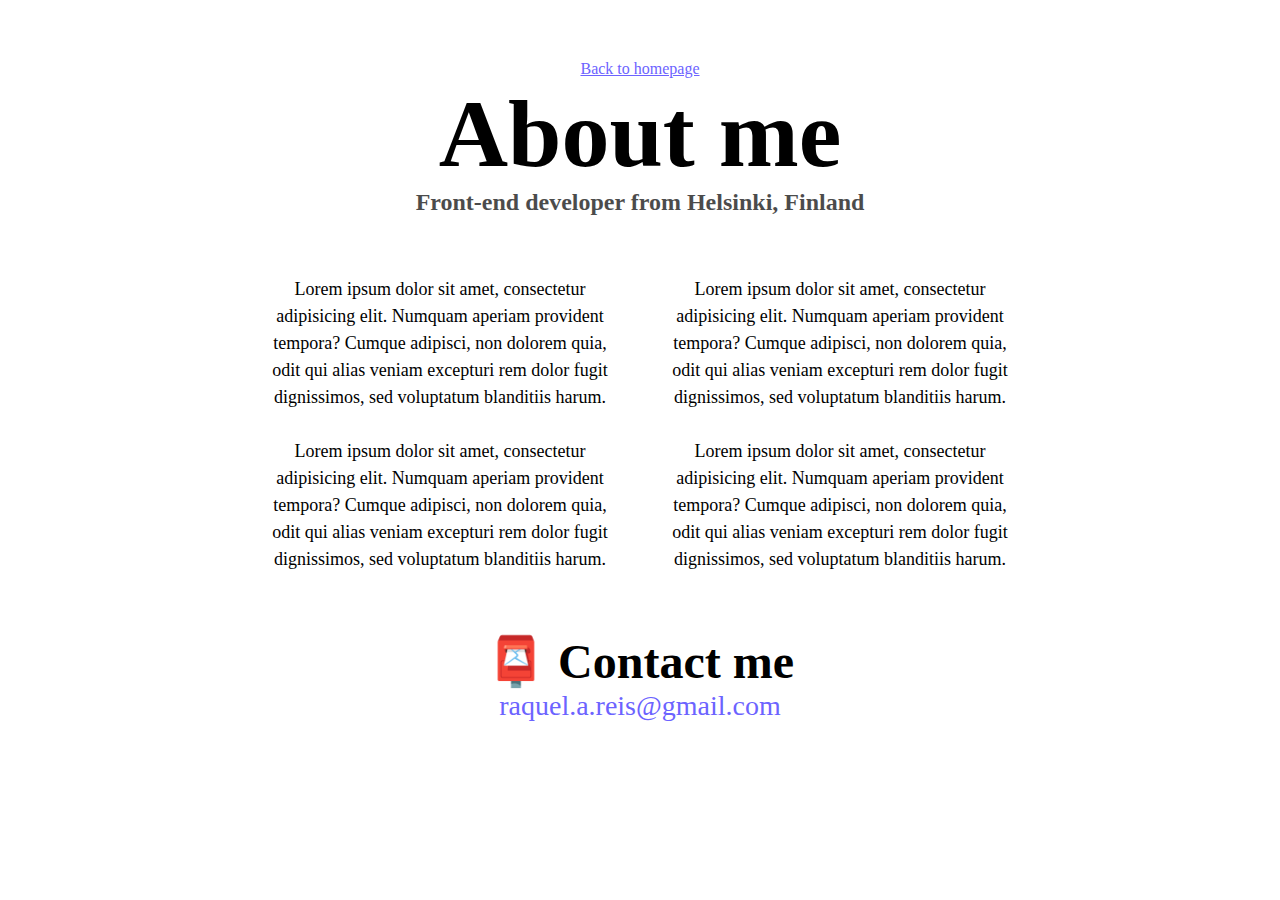
==== about.html @ 9d9eb1bb "Initial commit" ====
<!DOCTYPE html>
<html lang="en">
  <head>
    <meta charset="UTF-8" />
    <meta http-equiv="X-UA-Compatible" content="IE=edge" />
    <meta name="viewport" content="width=device-width, initial-scale=1.0" />
    <link rel="stylesheet" href="style.css" />
    <title>About Raquel Reis</title>
  </head>
  <body>
    <a href="index.html" class="homepage-link">Back to homepage</a>
    <h1>About me</h1>
    <h3>Front-end developer from Helsinki, Finland</h3>
    <div class="about-paragraphs">
      <p>
        Lorem ipsum dolor sit amet, consectetur adipisicing elit. Numquam
        aperiam provident tempora? Cumque adipisci, non dolorem quia, odit qui
        alias veniam excepturi rem dolor fugit dignissimos, sed voluptatum
        blanditiis harum.
        <br />
        <br />
        Lorem ipsum dolor sit amet, consectetur adipisicing elit. Numquam
        aperiam provident tempora? Cumque adipisci, non dolorem quia, odit qui
        alias veniam excepturi rem dolor fugit dignissimos, sed voluptatum
        blanditiis harum.
      </p>
      <p>
        Lorem ipsum dolor sit amet, consectetur adipisicing elit. Numquam
        aperiam provident tempora? Cumque adipisci, non dolorem quia, odit qui
        alias veniam excepturi rem dolor fugit dignissimos, sed voluptatum
        blanditiis harum.
        <br />
        <br />
        Lorem ipsum dolor sit amet, consectetur adipisicing elit. Numquam
        aperiam provident tempora? Cumque adipisci, non dolorem quia, odit qui
        alias veniam excepturi rem dolor fugit dignissimos, sed voluptatum
        blanditiis harum.
      </p>
    </div>
    <div id="contact">
      <h2>📮 Contact me</h2>
      <a href="mailto:raquel.a.reis@gmail.com" class="email-link">
        raquel.a.reis@gmail.com</a
      >
    </div>
  </body>
</html>
---- style.css ----
:root {
  --primary-color: #6c63ff;
  --secondary-color: #f5f2fe;
  --box-shadow: 0 5px 10px rgba(0, 0, 0, 0.3);
}

body {
  margin: 60px auto;
  max-width: 800px;
}

h1,
h2,
h3 {
  text-align: center;
  margin: 0;
}

h1 {
  font-size: 96px;
}

h2 {
  font-size: 48px;
}

h3 {
  font-size: 24px;
  opacity: 0.7;
}

p {
  background: white;
  padding: 20px;
  border-radius: 4px;
  font-size: 18px;
  line-height: 1.5;
  text-align: center;
}

.navigation-links {
  display: flex;
  margin-top: 40px;
  justify-content: center;
}

.navigation-links a {
  margin: 20px;
  border-radius: 4px;
  padding: 20px 15px;
  text-decoration: none;
  text-transform: capitalize;
}

.contact-link {
  background: var(--primary-color);
  box-shadow: var(--box-shadow);
  color: white;
}

.about-link {
  color: var(--primary-color);
  border: 1px solid var(--primary-color);
}

.homepage-link {
  color: var(--primary-color);
  text-align: center;
  display: block;
}

.about-paragraphs {
  display: flex;
  margin: 30px 0;
}

.about-paragraphs p {
  margin: 10px;
}

.email-link {
  display: flex;
  justify-content: center;
  color: var(--primary-color);
  font-size: 28px;
  text-decoration: none;
}

.email-link:hover {
  text-decoration: underline;
}
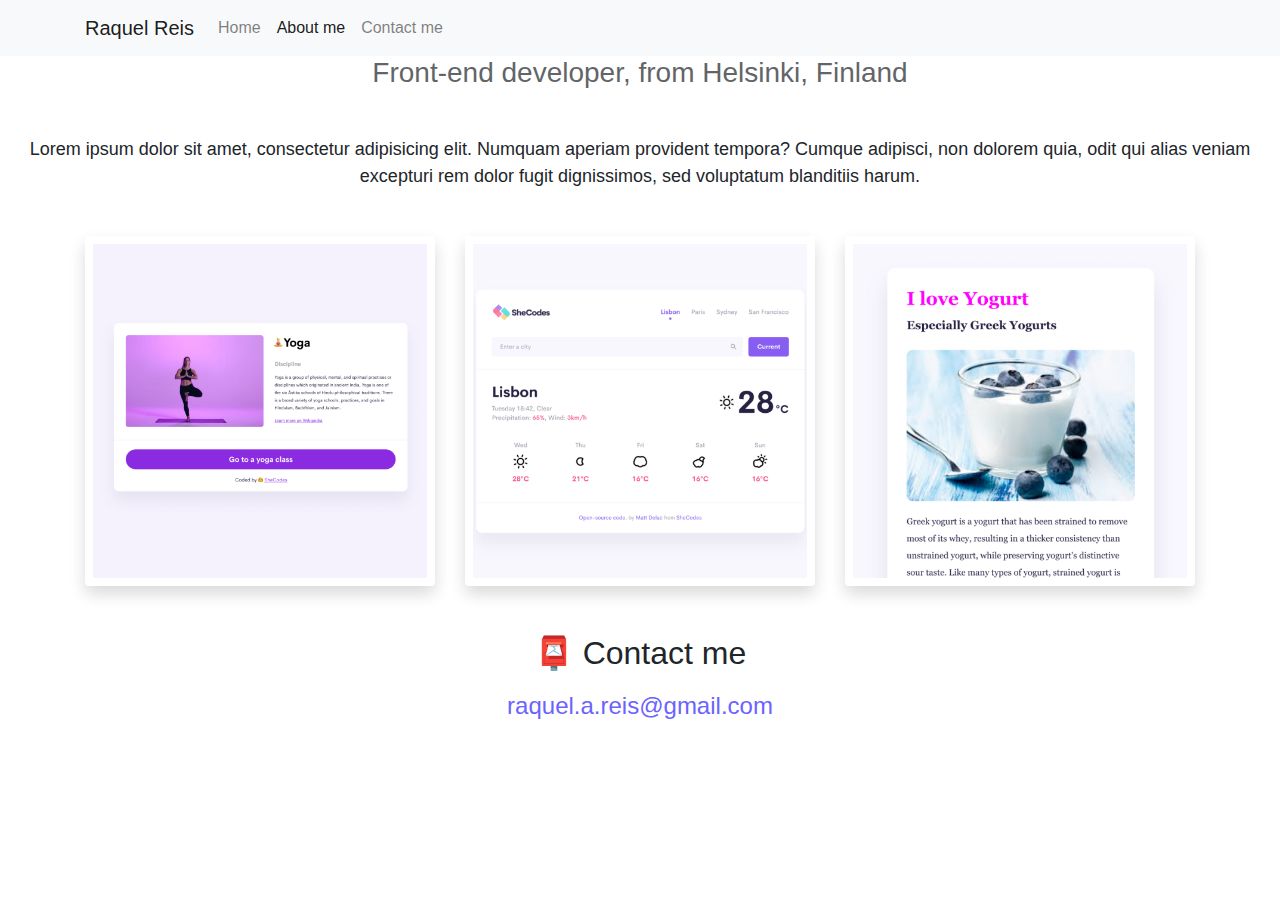
==== commit 074d57cd: "bootstrap css e java script links" ====
--- a/about.html
+++ b/about.html
@@ -4,44 +4,95 @@
     <meta charset="UTF-8" />
     <meta http-equiv="X-UA-Compatible" content="IE=edge" />
     <meta name="viewport" content="width=device-width, initial-scale=1.0" />
-    <link rel="stylesheet" href="style.css" />
+    <link rel="stylesheet" href="src/style.css" />
+
+    <link
+      rel="stylesheet"
+      href="https://cdn.jsdelivr.net/npm/bootstrap@4.4.1/dist/css/bootstrap.min.css"
+      integrity="sha384-Vkoo8x4CGsO3+Hhxv8T/Q5PaXtkKtu6ug5TOeNV6gBiFeWPGFN9MuhOf23Q9Ifjh"
+      crossorigin="anonymous"
+    />
+    <script
+      src="https://code.jquery.com/jquery-3.4.1.slim.min.js"
+      integrity="sha384-J6qa4849blE2+poT4WnyKhv5vZF5SrPo0iEjwBvKU7imGFAV0wwj1yYfoRSJoZ+n"
+      crossorigin="anonymous"
+    ></script>
+
     <title>About Raquel Reis</title>
   </head>
   <body>
-    <a href="index.html" class="homepage-link">Back to homepage</a>
-    <h1>About me</h1>
-    <h3>Front-end developer from Helsinki, Finland</h3>
+    <nav class="navbar navbar-expand-lg navbar-light bg-light fixed-top">
+      <div class="container">
+        <a class="navbar-brand" href="index.html">Raquel Reis</a>
+        <button
+          class="navbar-toggler"
+          type="button"
+          data-bs-toggle="collapse"
+          data-bs-target="#navbarNav"
+          aria-controls="navbarNav"
+          aria-expanded="false"
+          aria-label="Toggle navigation"
+        >
+          <span class="navbar-toggler-icon"></span>
+        </button>
+        <div class="collapse navbar-collapse" id="navbarNav">
+          <ul class="navbar-nav">
+            <li class="nav-item">
+              <a class="nav-link" aria-current="page" href="index.html">Home</a>
+            </li>
+            <li class="nav-item">
+              <a class="nav-link active" href="about.html">About me</a>
+            </li>
+            <li class="nav-item">
+              <a class="nav-link" href="about.html#contact">Contact me</a>
+            </li>
+          </ul>
+        </div>
+      </div>
+    </nav>
+
+    <h1 class="text-center">About me</h1>
+    <h3 class="text-center">Front-end developer, from Helsinki, Finland</h3>
     <div class="about-paragraphs">
-      <p>
-        Lorem ipsum dolor sit amet, consectetur adipisicing elit. Numquam
-        aperiam provident tempora? Cumque adipisci, non dolorem quia, odit qui
-        alias veniam excepturi rem dolor fugit dignissimos, sed voluptatum
-        blanditiis harum.
-        <br />
-        <br />
-        Lorem ipsum dolor sit amet, consectetur adipisicing elit. Numquam
-        aperiam provident tempora? Cumque adipisci, non dolorem quia, odit qui
-        alias veniam excepturi rem dolor fugit dignissimos, sed voluptatum
-        blanditiis harum.
-      </p>
-      <p>
-        Lorem ipsum dolor sit amet, consectetur adipisicing elit. Numquam
-        aperiam provident tempora? Cumque adipisci, non dolorem quia, odit qui
-        alias veniam excepturi rem dolor fugit dignissimos, sed voluptatum
-        blanditiis harum.
-        <br />
-        <br />
+      <p class="text-center p-3">
         Lorem ipsum dolor sit amet, consectetur adipisicing elit. Numquam
         aperiam provident tempora? Cumque adipisci, non dolorem quia, odit qui
         alias veniam excepturi rem dolor fugit dignissimos, sed voluptatum
         blanditiis harum.
       </p>
     </div>
-    <div id="contact">
-      <h2>📮 Contact me</h2>
-      <a href="mailto:raquel.a.reis@gmail.com" class="email-link">
-        raquel.a.reis@gmail.com</a
-      >
+
+    <div class="container">
+      <div class="row">
+        <div class="col-sm-4">
+          <img
+            src="images/yoga.png"
+            alt="yoga app"
+            class="img-fluid rounded p-2 shadow"
+          />
+        </div>
+        <div class="col-sm-4">
+          <img
+            src="images/weather.png"
+            alt="weather app"
+            class="img-fluid rounded p-2 shadow"
+          />
+        </div>
+        <div class="col-sm-4">
+          <img
+            src="images/yogurt.png"
+            alt="yogurt app"
+            class="img-fluid rounded p-2 shadow"
+          />
+        </div>
+      </div>
+    </div>
+
+    <div id="contact" class="mt-5 mb-5">
+      <h2 class="text-center">📮 Contact me</h2>
+      <a href="mailto:raquel.a.reis@gmail.com" class="email-link mt-3">
+        raquel.a.reis@gmail.com
+      </a>
     </div>
   </body>
 </html>
--- a/src/style.css
+++ b/src/style.css
@@ -0,0 +1,94 @@
+:root {
+  --primary-color: #6c63ff;
+  --secondary-color: #f5f2fe;
+  --box-shadow: 0 5px 10px rgba(0, 0, 0, 0.3);
+}
+
+body {
+  margin-top: 100px;
+}
+
+h1,
+h2,
+h3 {
+  margin: 0;
+}
+
+h1 {
+  font-size: 96px;
+}
+
+h2 {
+  font-size: 48px;
+}
+
+h3 {
+  font-size: 24px;
+  opacity: 0.7;
+}
+
+p {
+  font-size: 18px;
+  line-height: 1.5;
+}
+
+.navigation-links {
+  display: flex;
+  margin-top: 40px;
+  justify-content: center;
+}
+
+.navigation-links a {
+  margin: 20px;
+}
+
+.primary-link {
+  border-radius: 4px;
+  padding: 20px 15px;
+  text-decoration: none;
+  text-transform: capitalize;
+  background: var(--primary-color);
+  box-shadow: var(--box-shadow);
+  color: white;
+}
+
+.secondary-link {
+  border-radius: 4px;
+  padding: 20px 15px;
+  text-decoration: none;
+  text-transform: capitalize;
+  color: var(--primary-color);
+  border: 1px solid var(--primary-color);
+}
+
+.homepage-link {
+  color: var(--primary-color);
+  text-align: center;
+  display: block;
+}
+
+.about-paragraphs {
+  margin: 30px 0;
+}
+
+.about-paragraphs p {
+  margin: 10px;
+}
+
+.email-link {
+  display: flex;
+  justify-content: center;
+  color: var(--primary-color);
+  font-size: 24px;
+  text-decoration: none;
+}
+
+.email-link:hover {
+  text-decoration: underline;
+}
+
+@media (max-width: 800px) {
+  .img-fluid-1 {
+    display: none;
+  }
+}
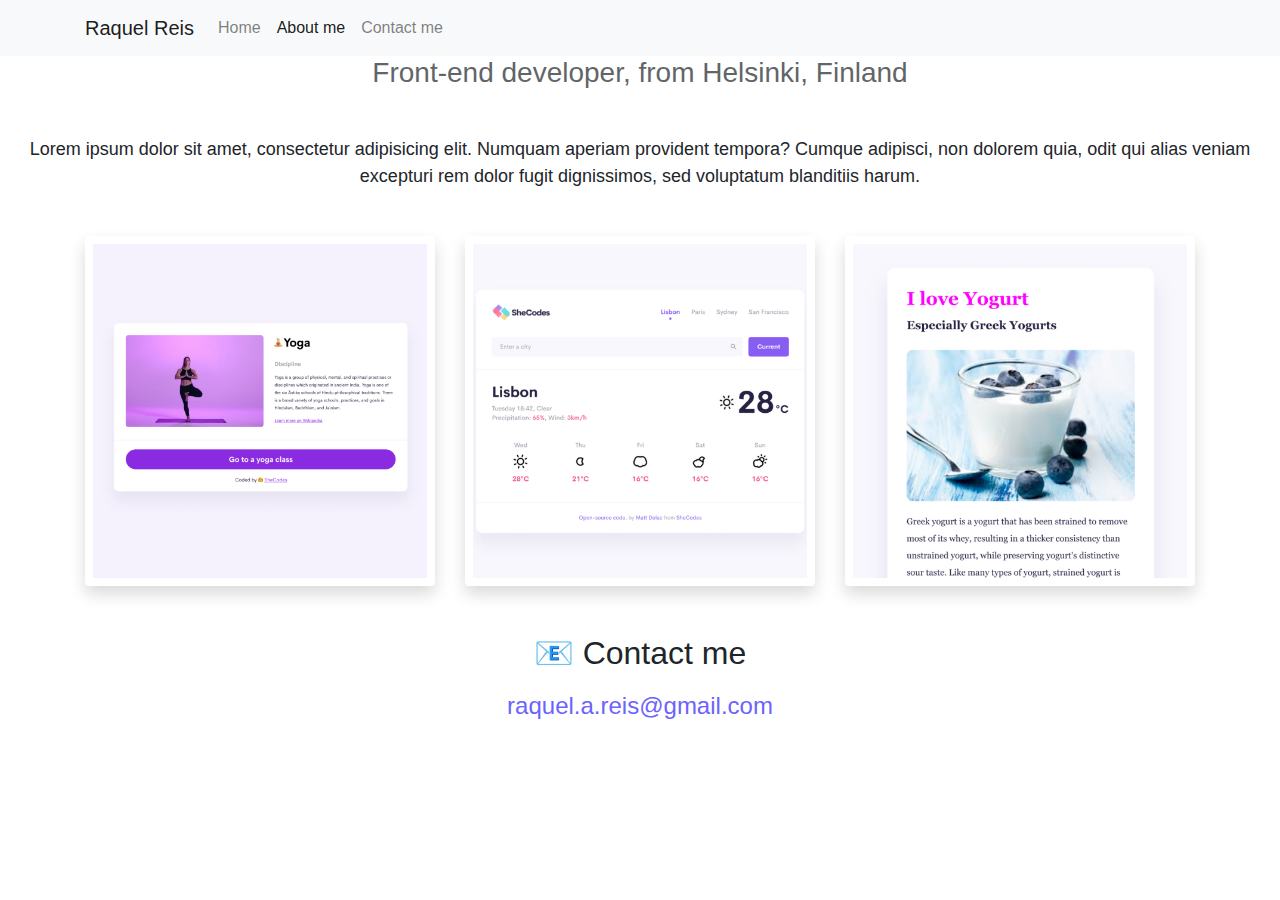
==== commit 6d33d9d8: "contact emoji" ====
--- a/about.html
+++ b/about.html
@@ -89,7 +89,7 @@
     </div>
 
     <div id="contact" class="mt-5 mb-5">
-      <h2 class="text-center">📮 Contact me</h2>
+      <h2 class="text-center">📧 Contact me</h2>
       <a href="mailto:raquel.a.reis@gmail.com" class="email-link mt-3">
         raquel.a.reis@gmail.com
       </a>
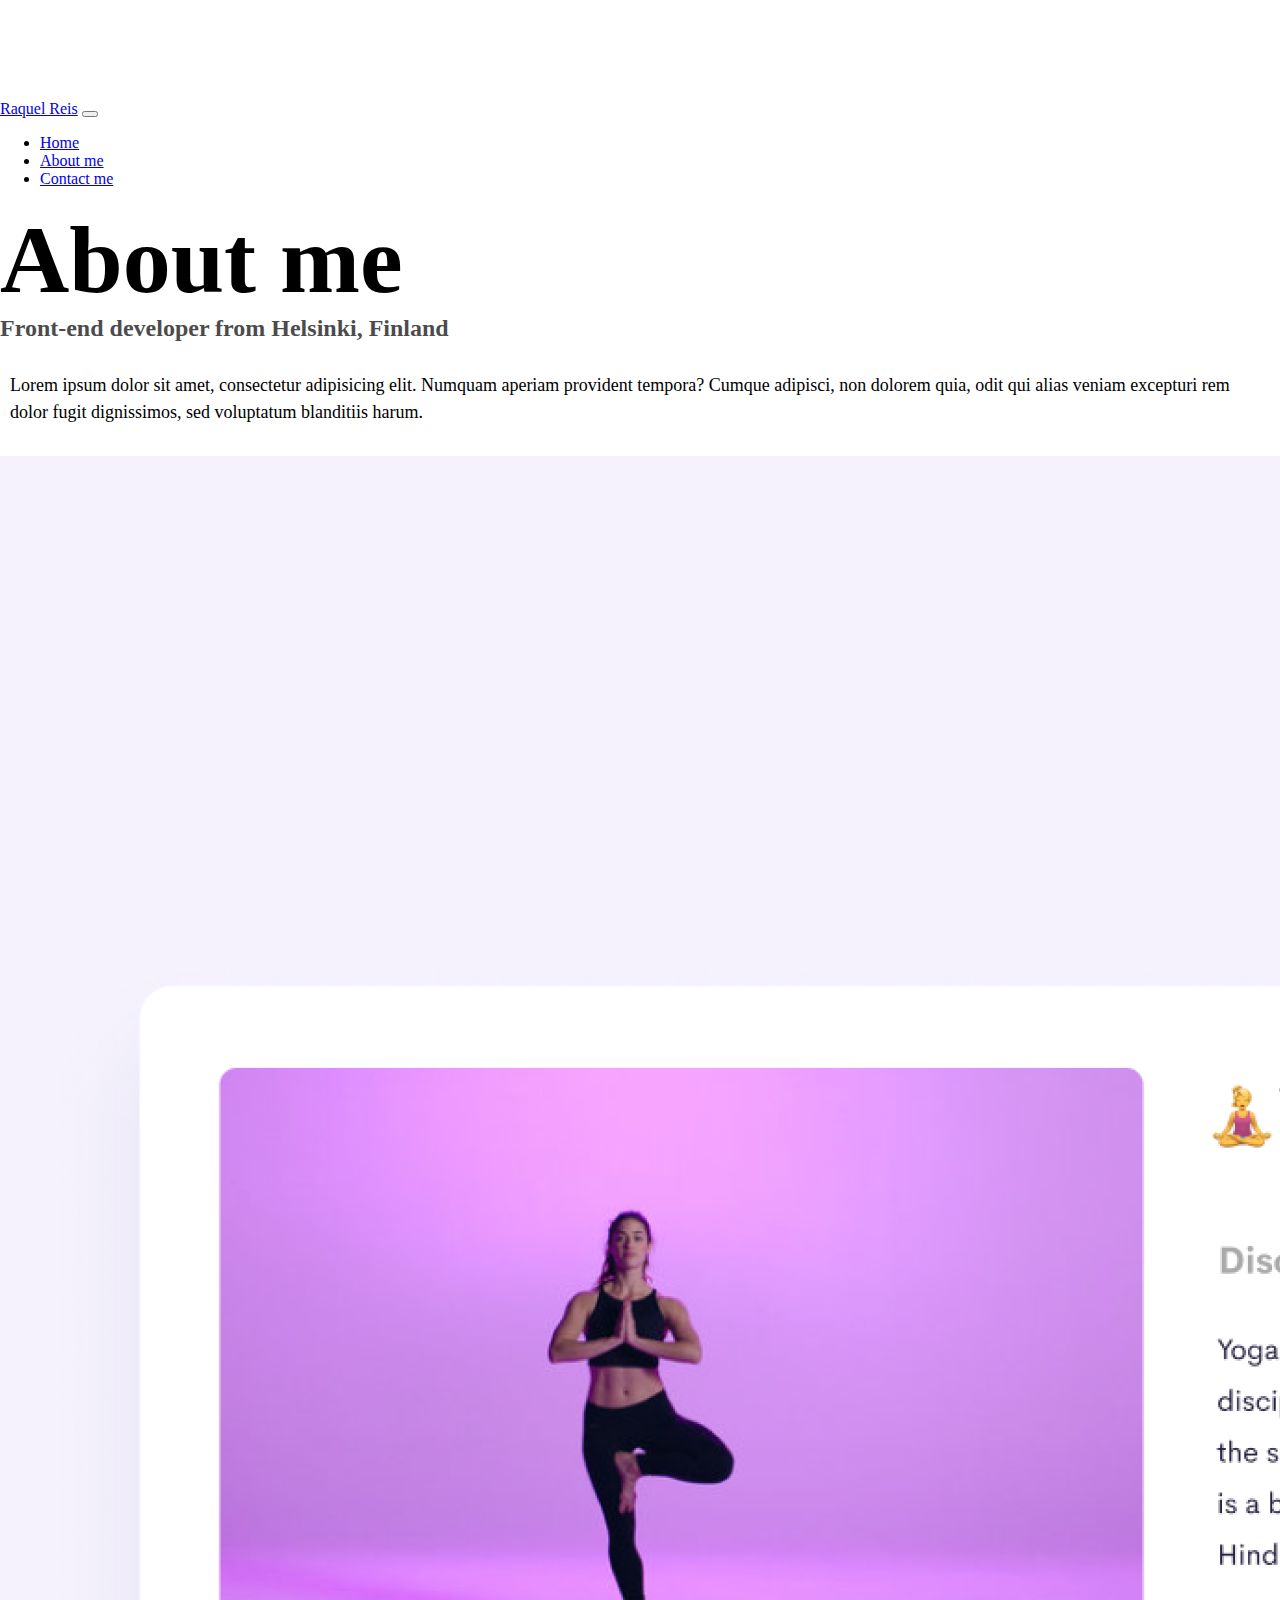
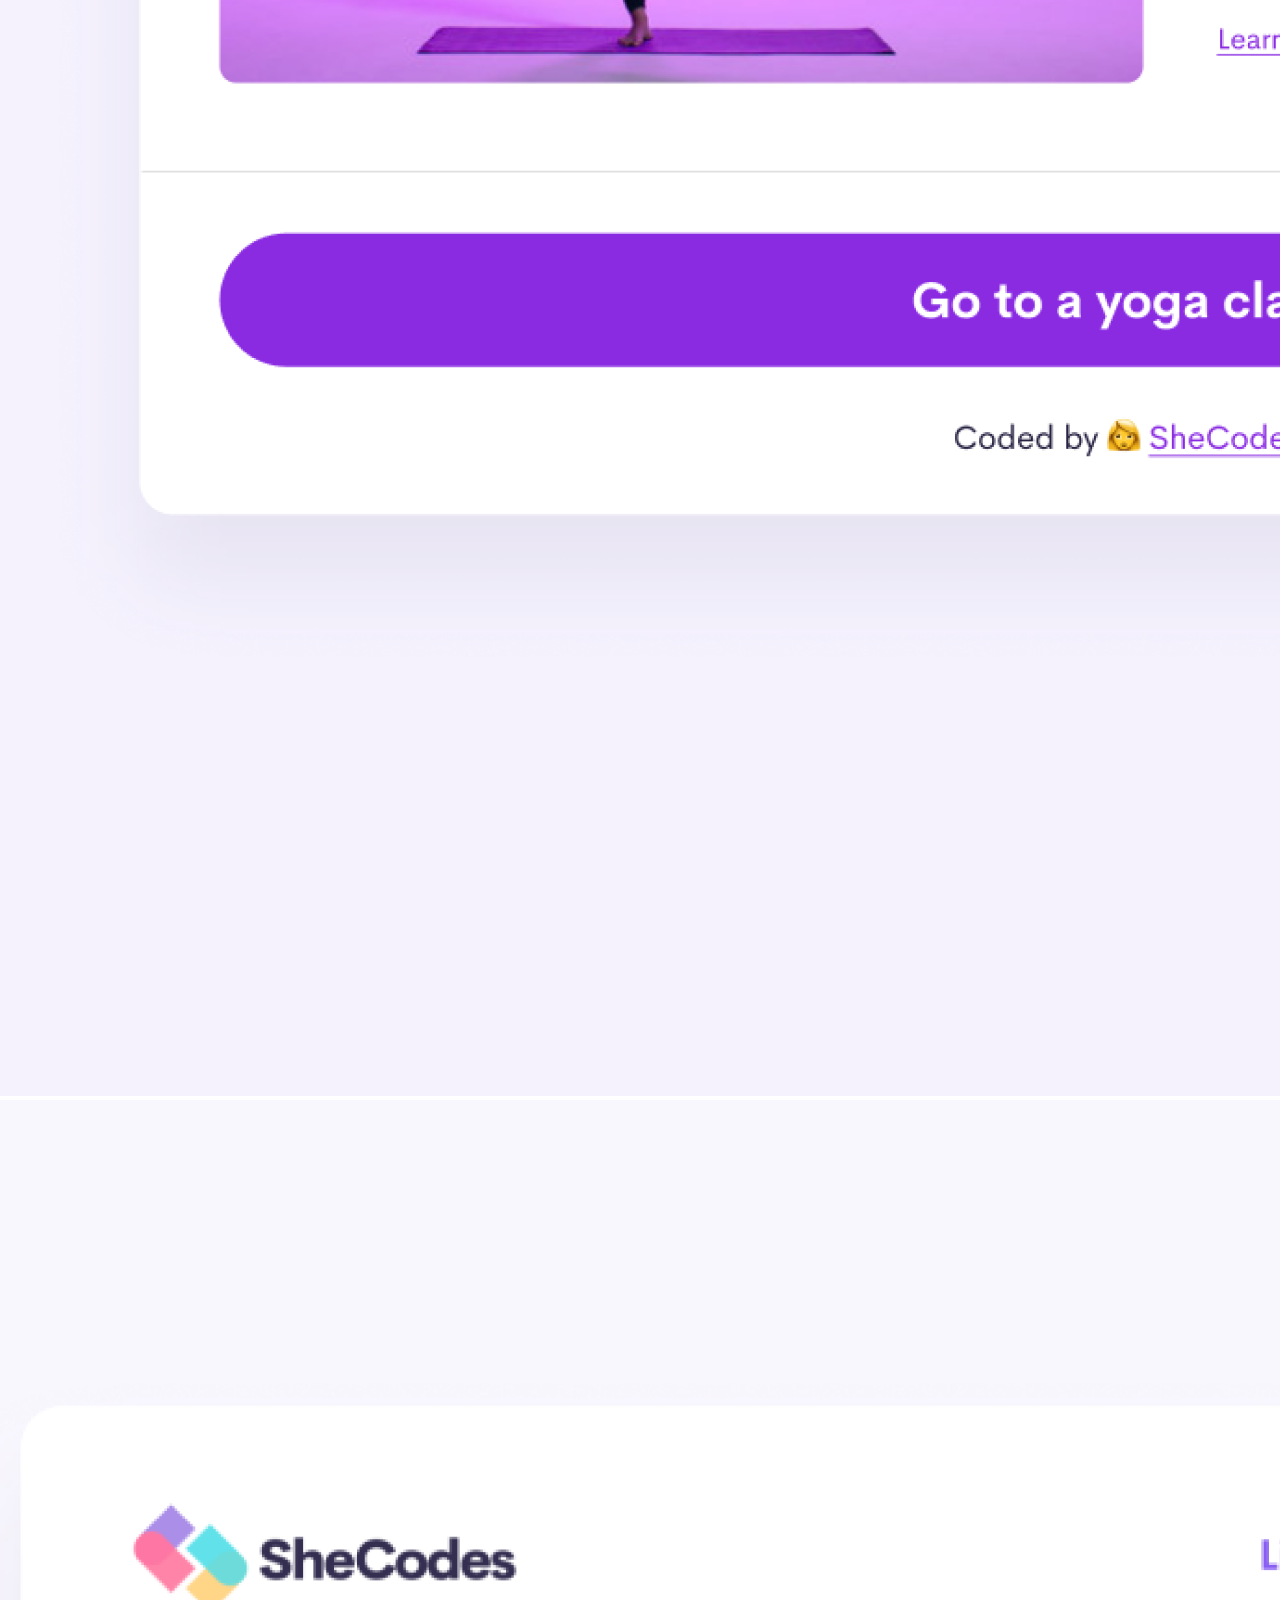
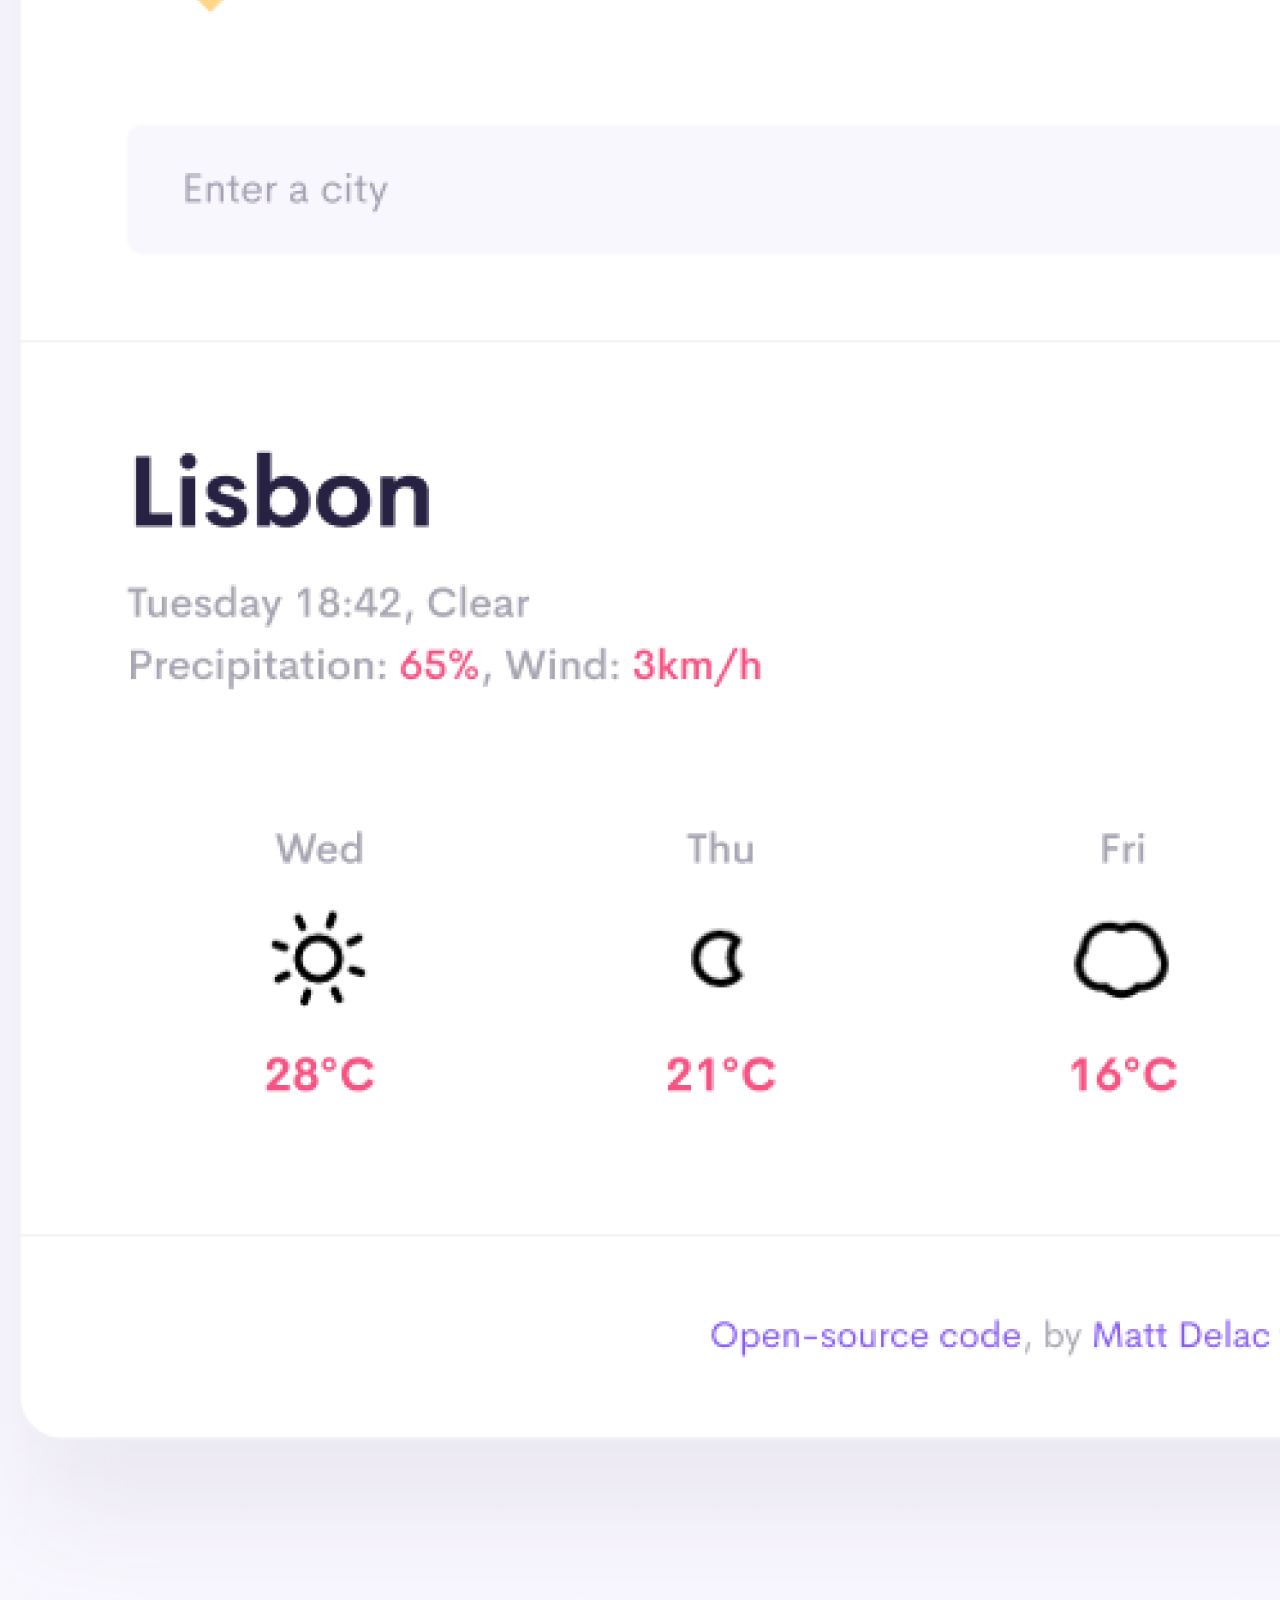
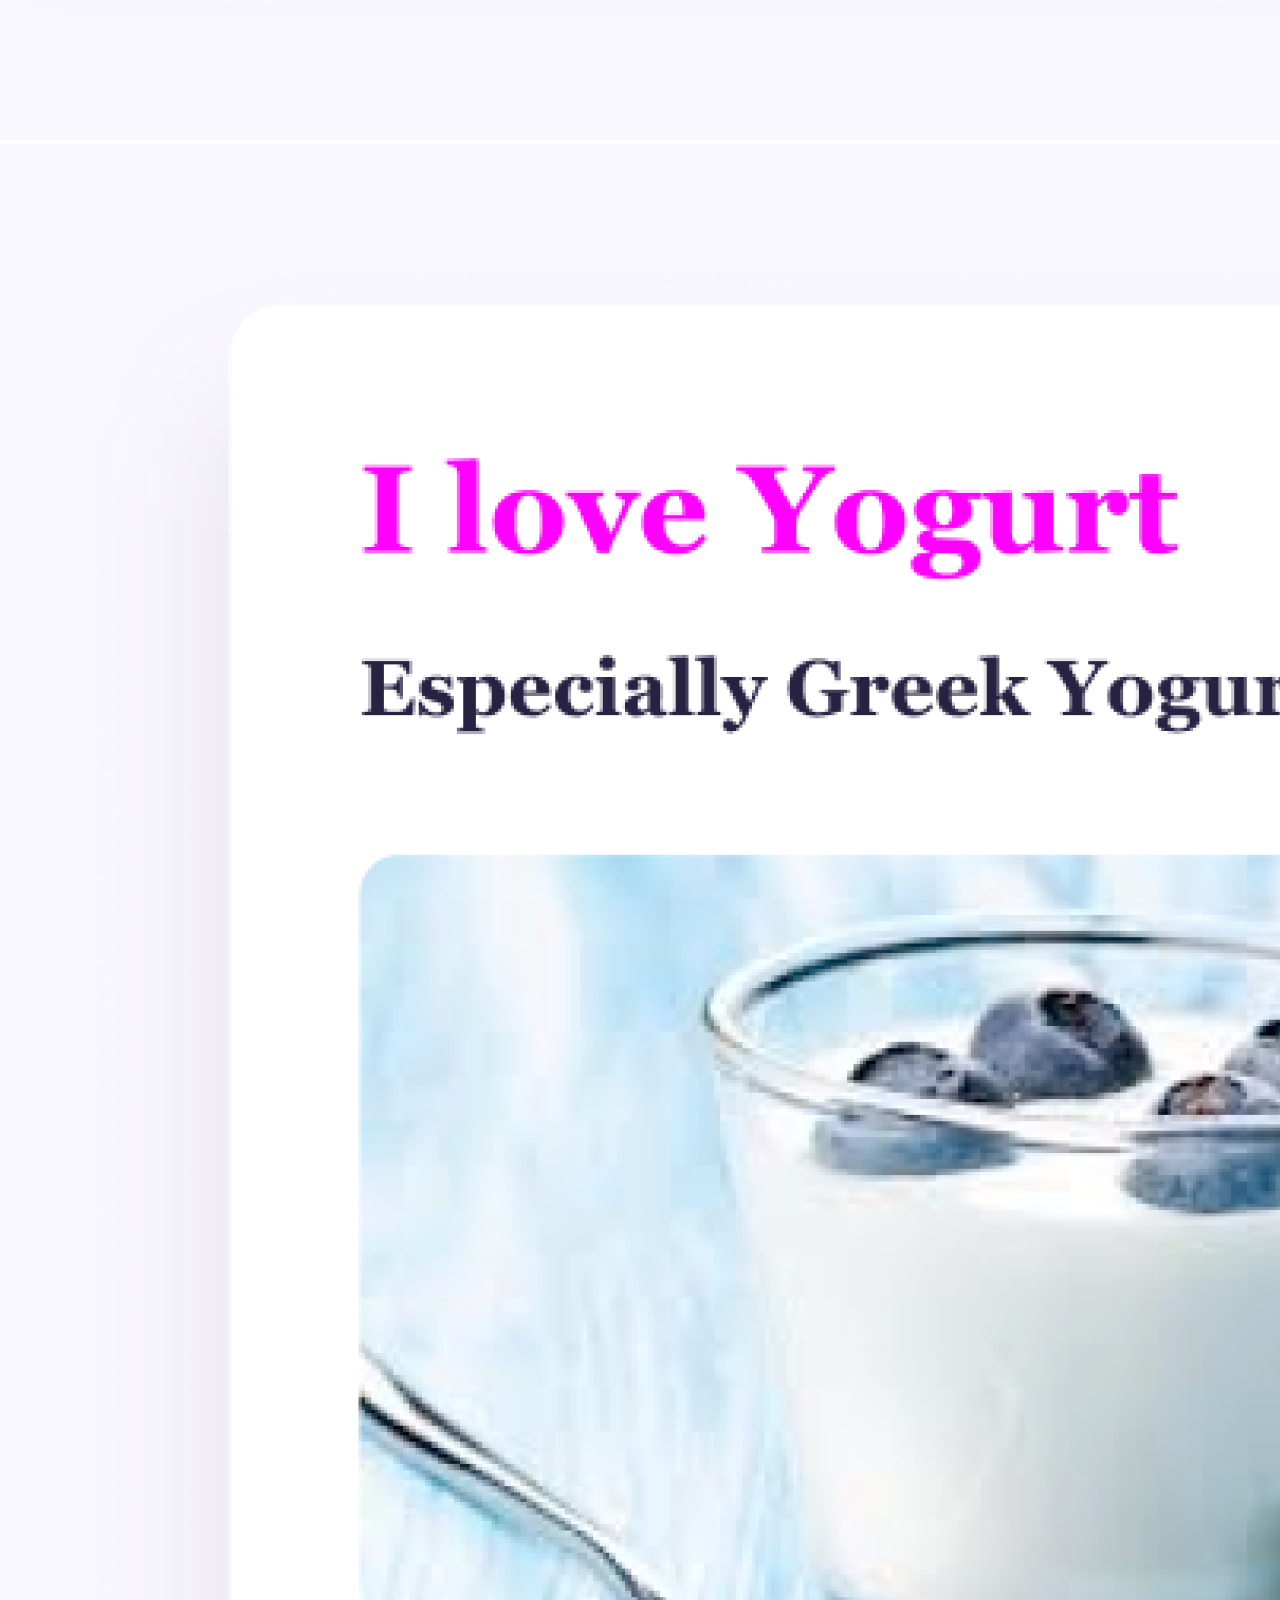
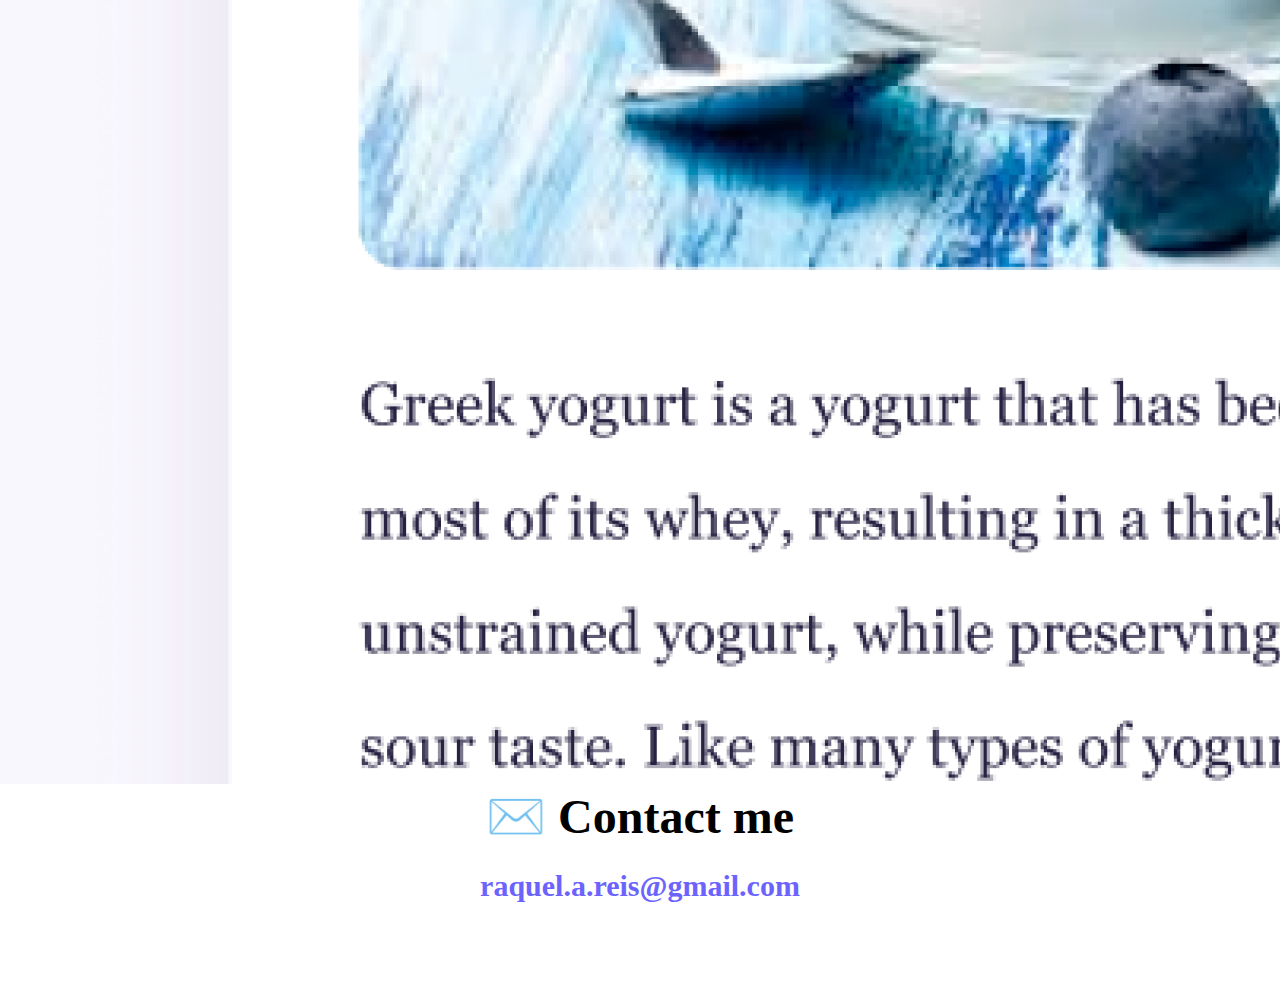
==== commit 9932c7a8: "correct css links" ====
--- a/about.html
+++ b/about.html
@@ -4,26 +4,28 @@
     <meta charset="UTF-8" />
     <meta http-equiv="X-UA-Compatible" content="IE=edge" />
     <meta name="viewport" content="width=device-width, initial-scale=1.0" />
-    <link rel="stylesheet" href="src/style.css" />
-
     <link
+      href="https://cdn.jsdelivr.net/npm/bootstrap@5.0.0-beta2/dist/css/bootstrap.min.css"
       rel="stylesheet"
-      href="https://cdn.jsdelivr.net/npm/bootstrap@4.4.1/dist/css/bootstrap.min.css"
-      integrity="sha384-Vkoo8x4CGsO3+Hhxv8T/Q5PaXtkKtu6ug5TOeNV6gBiFeWPGFN9MuhOf23Q9Ifjh"
+      integrity="sha384-BmbxuPwQa2lc/FVzBcNJ7UAyJxM6wuqIj61tLrc4wSX0szH/Ev+nYRRuWlolflfl"
       crossorigin="anonymous"
     />
     <script
-      src="https://code.jquery.com/jquery-3.4.1.slim.min.js"
-      integrity="sha384-J6qa4849blE2+poT4WnyKhv5vZF5SrPo0iEjwBvKU7imGFAV0wwj1yYfoRSJoZ+n"
+      src="https://cdn.jsdelivr.net/npm/bootstrap@5.0.0-beta2/dist/js/bootstrap.bundle.min.js"
+      integrity="sha384-b5kHyXgcpbZJO/tY9Ul7kGkf1S0CWuKcCD38l8YkeH8z8QjE0GmW1gYU5S9FOnJ0"
       crossorigin="anonymous"
     ></script>
-
-    <title>About Raquel Reis</title>
+    <link rel="stylesheet" href="/src/style.css" />
+    <title>About me - Raquel Reis</title>
+    <meta
+      name="description"
+      content="About Raquel Reis, a front-end developer based in Europe"
+    />
   </head>
   <body>
     <nav class="navbar navbar-expand-lg navbar-light bg-light fixed-top">
       <div class="container">
-        <a class="navbar-brand" href="index.html">Raquel Reis</a>
+        <a class="navbar-brand" href="/" title="Homepage">Raquel Reis</a>
         <button
           class="navbar-toggler"
           type="button"
@@ -38,61 +40,69 @@
         <div class="collapse navbar-collapse" id="navbarNav">
           <ul class="navbar-nav">
             <li class="nav-item">
-              <a class="nav-link" aria-current="page" href="index.html">Home</a>
+              <a class="nav-link" aria-current="page" href="/" tilte="Homepage"
+                >Home</a
+              >
             </li>
             <li class="nav-item">
-              <a class="nav-link active" href="about.html">About me</a>
+              <a
+                class="nav-link active"
+                href="/about.html"
+                title="About Matt Delac"
+                >About me</a
+              >
             </li>
             <li class="nav-item">
-              <a class="nav-link" href="about.html#contact">Contact me</a>
+              <a
+                class="nav-link"
+                href="/about.html#contact"
+                title="Contact Matt Delac"
+                >Contact me</a
+              >
             </li>
           </ul>
         </div>
       </div>
     </nav>
-
     <h1 class="text-center">About me</h1>
-    <h3 class="text-center">Front-end developer, from Helsinki, Finland</h3>
-    <div class="about-paragraphs">
-      <p class="text-center p-3">
+    <h3 class="text-center">Front-end developer from Helsinki, Finland</h3>
+    <div class="about-paragraphs text-center">
+      <p>
         Lorem ipsum dolor sit amet, consectetur adipisicing elit. Numquam
         aperiam provident tempora? Cumque adipisci, non dolorem quia, odit qui
         alias veniam excepturi rem dolor fugit dignissimos, sed voluptatum
         blanditiis harum.
       </p>
     </div>
-
     <div class="container">
       <div class="row">
         <div class="col-sm-4">
           <img
-            src="images/yoga.png"
-            alt="yoga app"
-            class="img-fluid rounded p-2 shadow"
+            src="/images/yoga.png"
+            class="img-fluid p-2 mb-4 shadow rounded"
+            alt="Yoga project"
           />
         </div>
         <div class="col-sm-4">
           <img
-            src="images/weather.png"
-            alt="weather app"
-            class="img-fluid rounded p-2 shadow"
+            src="/images/weather.png"
+            class="img-fluid p-2 mb-4 shadow rounded"
+            alt="Weather project"
           />
         </div>
         <div class="col-sm-4">
           <img
-            src="images/yogurt.png"
-            alt="yogurt app"
-            class="img-fluid rounded p-2 shadow"
+            src="/images/yogurt.png"
+            class="img-fluid p-2 mb-4 shadow rounded"
+            alt="Yogurt project"
           />
         </div>
       </div>
     </div>
-
-    <div id="contact" class="mt-5 mb-5">
-      <h2 class="text-center">📧 Contact me</h2>
-      <a href="mailto:raquel.a.reis@gmail.com" class="email-link mt-3">
-        raquel.a.reis@gmail.com
-      </a>
+    <div id="contact" class="mt-5">
+      <h2 class="text-center">✉️ Contact me
+      <p><a href="mailto:raquel.a.reis@gmail.com" class="email-link">
+        raquel.a.reis@gmail.com</a></h2>
     </div>
   </body>
 </html>
--- a/src/style.css
+++ b/src/style.css
@@ -5,7 +5,7 @@
 }
 
 body {
-  margin-top: 100px;
+  margin: 100px 0;
 }
 
 h1,
@@ -31,7 +31,6 @@
   font-size: 18px;
   line-height: 1.5;
 }
-
 .navigation-links {
   display: flex;
   margin-top: 40px;
@@ -40,6 +39,21 @@
 
 .navigation-links a {
   margin: 20px;
+  border-radius: 4px;
+  padding: 20px 15px;
+  text-decoration: none;
+  text-transform: capitalize;
+}
+
+.contact-link {
+  background: var(--primary-color);
+  box-shadow: var(--box-shadow);
+  color: white;
+}
+
+.about-link {
+  color: var(--primary-color);
+  border: 1px solid var(--primary-color);
 }
 
 .primary-link {
@@ -49,6 +63,10 @@
   text-transform: capitalize;
   background: var(--primary-color);
   box-shadow: var(--box-shadow);
+  color: white;
+}
+
+.primary-link:hover {
   color: white;
 }
 
@@ -76,10 +94,10 @@
 }
 
 .email-link {
-  display: flex;
-  justify-content: center;
+  
+  text-align:center;
   color: var(--primary-color);
-  font-size: 24px;
+  font-size: 30px;
   text-decoration: none;
 }
 
@@ -87,8 +105,27 @@
   text-decoration: underline;
 }
 
-@media (max-width: 800px) {
-  .img-fluid-1 {
-    display: none;
+ .project-link {
+    display: block;
+    text-align: center;
+    margin: 0 20px;
   }
-}
+ 
+  #contact{ text-align: center;}
+
+@media (max-width: 576px) {
+  h1 {
+    font-size: 48px;
+    line-height: 1.5;
+  }
+
+  h2 {
+    font-size: 32px;
+    text-align: center;
+  }
+
+  p {
+    text-align: center;
+  }
+
+ 